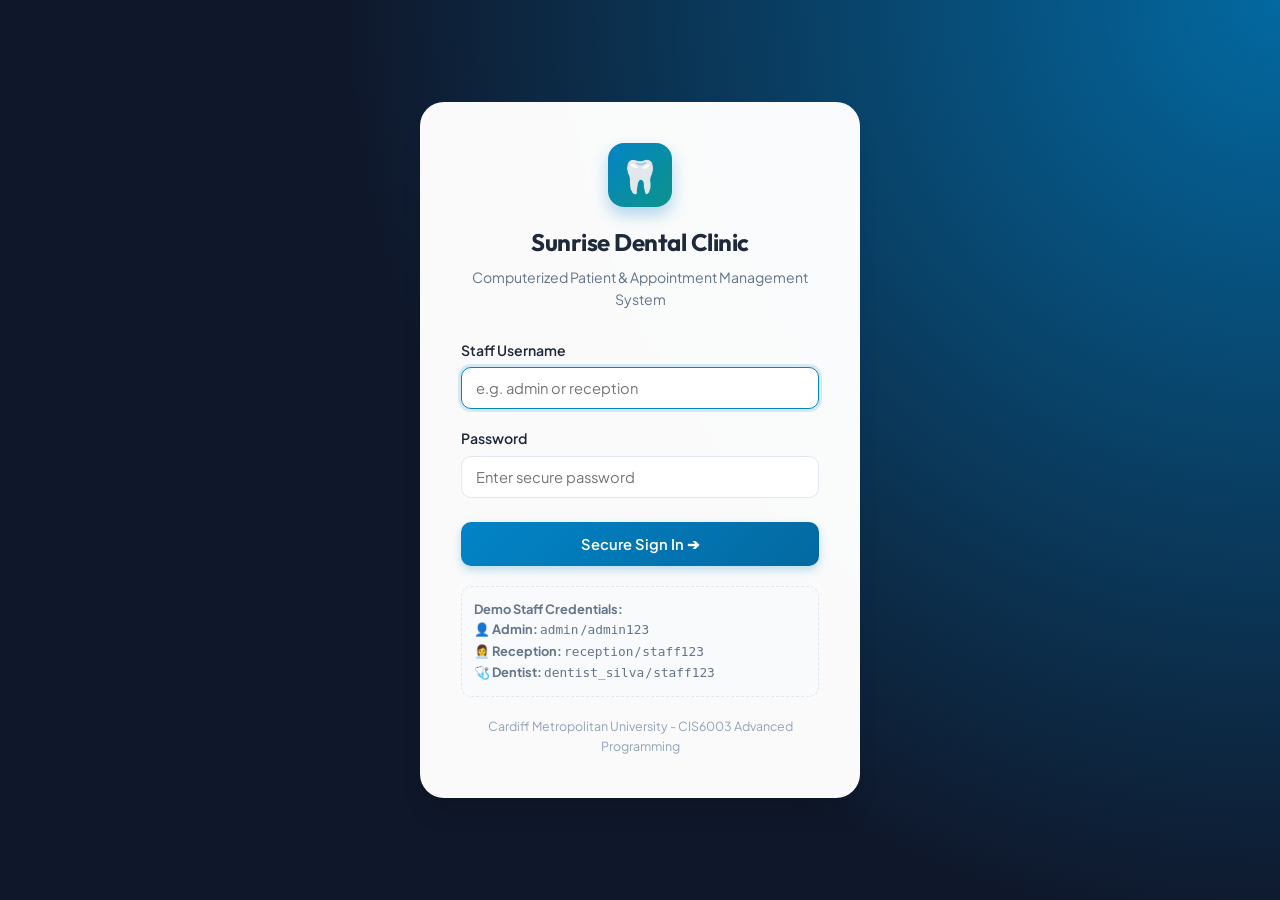
==== index.html @ 6bf493c6 "Add new pages, assets, reports, and update auth filter and web.xml" ====
<!DOCTYPE html>
<html lang="en">
<head>
    <meta charset="UTF-8">
    <meta name="viewport" content="width=device-width, initial-scale=1.0">
    <title>Sunrise Dental Clinic - Staff Login</title>
    <link rel="stylesheet" href="css/style.css">
</head>
<body class="login-body">

    <div class="login-card">
        <div class="login-header">
            <div class="login-logo">🦷</div>
            <h2>Sunrise Dental Clinic</h2>
            <p style="color: var(--text-muted); font-size: 0.88rem; margin-top: 4px;">Computerized Patient &amp; Appointment Management System</p>
        </div>

        <form id="loginForm" onsubmit="doLogin(event)">
            <div class="form-group" style="margin-bottom: 18px;">
                <label for="username">Staff Username</label>
                <input type="text" id="username" placeholder="e.g. admin or reception" required autofocus>
            </div>

            <div class="form-group" style="margin-bottom: 24px;">
                <label for="password">Password</label>
                <input type="password" id="password" placeholder="Enter secure password" required>
            </div>

            <button type="submit" id="btnLogin" class="btn btn-primary" style="width: 100%; padding: 13px;">
                Secure Sign In ➔
            </button>
        </form>

        <div class="quick-credentials">
            <p><strong>Demo Staff Credentials:</strong></p>
            <p>👤 <strong>Admin:</strong> <code>admin</code> / <code>admin123</code></p>
            <p>👩‍💼 <strong>Reception:</strong> <code>reception</code> / <code>staff123</code></p>
            <p>🩺 <strong>Dentist:</strong> <code>dentist_silva</code> / <code>staff123</code></p>
        </div>

        <div style="text-align: center; margin-top: 20px; font-size: 0.78rem; color: var(--text-light);">
            Cardiff Metropolitan University - CIS6003 Advanced Programming
        </div>
    </div>

    <script src="js/api.js"></script>
    <script>
        async function doLogin(e) {
            e.preventDefault();
            const btn = document.getElementById('btnLogin');
            const userVal = document.getElementById('username').value.trim();
            const passVal = document.getElementById('password').value.trim();

            btn.disabled = true;
            btn.textContent = 'Authenticating...';

            const res = await API.login(userVal, passVal);
            if (res.success) {
                sessionStorage.setItem('currentUser', JSON.stringify(res.data));
                showToast(`Welcome back, ${res.data.fullName}!`, 'success');
                setTimeout(() => {
                    window.location.href = 'dashboard.html';
                }, 800);
            } else {
                btn.disabled = false;
                btn.textContent = 'Secure Sign In ➔';
                showToast(res.error || 'Authentication failed. Please check credentials.', 'error');
            }
        }
    </script>
</body>
</html>
---- css/style.css ----
/* ==========================================================
   Sunrise Dental Clinic Management System - Modern UI Design System
   ========================================================== */

@import url('https://fonts.googleapis.com/css2?family=Plus+Jakarta+Sans:wght@300;400;500;600;700;800&family=Outfit:wght@400;500;600;700;800&display=swap');

:root {
    --primary: #0284c7;
    --primary-dark: #0369a1;
    --primary-light: #e0f2fe;
    --secondary: #0d9488;
    --secondary-dark: #0f766e;
    --accent: #6366f1;
    --success: #10b981;
    --warning: #f59e0b;
    --danger: #ef4444;
    --dark-bg: #0f172a;
    --sidebar-bg: #1e293b;
    --surface-bg: #f8fafc;
    --card-bg: #ffffff;
    --border-color: #e2e8f0;
    --text-main: #1e293b;
    --text-muted: #64748b;
    --text-light: #94a3b8;
    --font-heading: 'Outfit', -apple-system, BlinkMacSystemFont, sans-serif;
    --font-body: 'Plus Jakarta Sans', -apple-system, BlinkMacSystemFont, sans-serif;
    --shadow-sm: 0 1px 2px 0 rgba(0, 0, 0, 0.05);
    --shadow-md: 0 4px 6px -1px rgba(0, 0, 0, 0.1), 0 2px 4px -1px rgba(0, 0, 0, 0.06);
    --shadow-lg: 0 10px 15px -3px rgba(0, 0, 0, 0.1), 0 4px 6px -2px rgba(0, 0, 0, 0.05);
    --shadow-xl: 0 20px 25px -5px rgba(0, 0, 0, 0.1), 0 10px 10px -5px rgba(0, 0, 0, 0.04);
    --radius-sm: 6px;
    --radius-md: 10px;
    --radius-lg: 16px;
    --radius-xl: 24px;
    --transition: all 0.25s cubic-bezier(0.4, 0, 0.2, 1);
}

* {
    margin: 0;
    padding: 0;
    box-sizing: border-box;
}

body {
    font-family: var(--font-body);
    background-color: var(--surface-bg);
    color: var(--text-main);
    line-height: 1.6;
    -webkit-font-smoothing: antialiased;
    min-height: 100vh;
}

h1, h2, h3, h4, h5, h6 {
    font-family: var(--font-heading);
    color: var(--text-main);
    font-weight: 700;
    letter-spacing: -0.02em;
}

/* ==========================================================
   APP LAYOUT & SIDEBAR
   ========================================================== */
.app-container {
    display: flex;
    min-height: 100vh;
}

.sidebar {
    width: 280px;
    background: var(--sidebar-bg);
    color: #ffffff;
    display: flex;
    flex-direction: column;
    flex-shrink: 0;
    position: sticky;
    top: 0;
    height: 100vh;
    box-shadow: var(--shadow-lg);
    z-index: 100;
}

.sidebar-brand {
    padding: 28px 24px 20px 24px;
    display: flex;
    align-items: center;
    gap: 14px;
    border-bottom: 1px solid rgba(255, 255, 255, 0.1);
}

.brand-icon {
    width: 44px;
    height: 44px;
    background: linear-gradient(135deg, var(--primary), var(--secondary));
    border-radius: var(--radius-md);
    display: flex;
    align-items: center;
    justify-content: center;
    font-size: 22px;
    box-shadow: 0 4px 12px rgba(2, 132, 199, 0.4);
}

.brand-text h2 {
    color: #ffffff;
    font-size: 1.15rem;
    font-weight: 700;
    line-height: 1.2;
}

.brand-text span {
    font-size: 0.75rem;
    color: var(--text-light);
    text-transform: uppercase;
    letter-spacing: 0.08em;
}

.sidebar-menu {
    list-style: none;
    padding: 20px 14px;
    flex: 1;
    overflow-y: auto;
    display: flex;
    flex-direction: column;
    gap: 6px;
}

.menu-category {
    font-size: 0.7rem;
    text-transform: uppercase;
    letter-spacing: 0.1em;
    color: var(--text-light);
    padding: 12px 14px 4px 14px;
    font-weight: 700;
}

.sidebar-menu a {
    display: flex;
    align-items: center;
    gap: 14px;
    padding: 12px 16px;
    color: #cbd5e1;
    text-decoration: none;
    border-radius: var(--radius-md);
    font-weight: 500;
    font-size: 0.92rem;
    transition: var(--transition);
}

.sidebar-menu a:hover {
    background: rgba(255, 255, 255, 0.08);
    color: #ffffff;
    transform: translateX(4px);
}

.sidebar-menu a.active {
    background: linear-gradient(135deg, var(--primary), var(--primary-dark));
    color: #ffffff;
    font-weight: 600;
    box-shadow: 0 4px 12px rgba(2, 132, 199, 0.3);
}

.sidebar-menu a .menu-icon {
    font-size: 1.2rem;
    width: 24px;
    text-align: center;
}

.sidebar-footer {
    padding: 18px 20px;
    border-top: 1px solid rgba(255, 255, 255, 0.1);
    background: rgba(0, 0, 0, 0.15);
    display: flex;
    align-items: center;
    justify-content: space-between;
}

.user-profile {
    display: flex;
    align-items: center;
    gap: 12px;
}

.user-avatar {
    width: 38px;
    height: 38px;
    border-radius: 50%;
    background: linear-gradient(135deg, var(--secondary), #065f46);
    display: flex;
    align-items: center;
    justify-content: center;
    font-weight: 700;
    color: #fff;
    font-size: 0.9rem;
}

.user-details h4 {
    font-size: 0.85rem;
    color: #ffffff;
    font-weight: 600;
}

.user-details span {
    font-size: 0.75rem;
    color: var(--text-light);
}

.btn-logout {
    background: rgba(239, 68, 68, 0.15);
    color: #f87171;
    border: none;
    padding: 8px 12px;
    border-radius: var(--radius-sm);
    cursor: pointer;
    font-size: 0.82rem;
    font-weight: 600;
    transition: var(--transition);
}

.btn-logout:hover {
    background: var(--danger);
    color: #ffffff;
}

/* ==========================================================
   MAIN CONTENT AREA
   ========================================================== */
.main-content {
    flex: 1;
    display: flex;
    flex-direction: column;
    overflow-x: hidden;
}

.top-navbar {
    background: var(--card-bg);
    padding: 16px 32px;
    display: flex;
    align-items: center;
    justify-content: space-between;
    border-bottom: 1px solid var(--border-color);
    position: sticky;
    top: 0;
    z-index: 90;
}

.page-title h1 {
    font-size: 1.45rem;
    color: var(--text-main);
}

.page-title p {
    font-size: 0.85rem;
    color: var(--text-muted);
}

.top-actions {
    display: flex;
    align-items: center;
    gap: 14px;
}

.badge-clinic-status {
    background: #dcfce7;
    color: #15803d;
    padding: 6px 14px;
    border-radius: 9999px;
    font-size: 0.8rem;
    font-weight: 700;
    display: inline-flex;
    align-items: center;
    gap: 6px;
}

.badge-clinic-status::before {
    content: '';
    width: 8px;
    height: 8px;
    background: #22c55e;
    border-radius: 50%;
    animation: pulse 2s infinite;
}

@keyframes pulse {
    0% { transform: scale(0.95); box-shadow: 0 0 0 0 rgba(34, 197, 94, 0.7); }
    70% { transform: scale(1); box-shadow: 0 0 0 6px rgba(34, 197, 94, 0); }
    100% { transform: scale(0.95); box-shadow: 0 0 0 0 rgba(34, 197, 94, 0); }
}

.content-body {
    padding: 32px;
    flex: 1;
}

/* ==========================================================
   METRIC STAT CARDS
   ========================================================== */
.stats-grid {
    display: grid;
    grid-template-columns: repeat(auto-fit, minmax(240px, 1fr));
    gap: 20px;
    margin-bottom: 32px;
}

.stat-card {
    background: var(--card-bg);
    padding: 24px;
    border-radius: var(--radius-lg);
    border: 1px solid var(--border-color);
    box-shadow: var(--shadow-sm);
    display: flex;
    align-items: center;
    gap: 20px;
    transition: var(--transition);
}

.stat-card:hover {
    transform: translateY(-4px);
    box-shadow: var(--shadow-md);
    border-color: var(--primary-light);
}

.stat-icon {
    width: 56px;
    height: 56px;
    border-radius: var(--radius-md);
    display: flex;
    align-items: center;
    justify-content: center;
    font-size: 26px;
}

.stat-icon.blue { background: #e0f2fe; color: #0284c7; }
.stat-icon.green { background: #dcfce7; color: #16a34a; }
.stat-icon.amber { background: #fef3c7; color: #d97706; }
.stat-icon.purple { background: #ede9fe; color: #7c3aed; }

.stat-info h3 {
    font-size: 1.75rem;
    font-weight: 800;
    color: var(--text-main);
    line-height: 1.1;
}

.stat-info p {
    font-size: 0.85rem;
    color: var(--text-muted);
    font-weight: 500;
    margin-top: 4px;
}

/* ==========================================================
   CONTENT CARDS & FORMS
   ========================================================== */
.card {
    background: var(--card-bg);
    border-radius: var(--radius-lg);
    border: 1px solid var(--border-color);
    box-shadow: var(--shadow-sm);
    padding: 28px;
    margin-bottom: 28px;
}

.card-header {
    display: flex;
    align-items: center;
    justify-content: space-between;
    margin-bottom: 24px;
    padding-bottom: 16px;
    border-bottom: 1px solid var(--border-color);
}

.card-header h2 {
    font-size: 1.25rem;
}

.form-grid {
    display: grid;
    grid-template-columns: repeat(auto-fit, minmax(280px, 1fr));
    gap: 20px;
}

.form-group {
    display: flex;
    flex-direction: column;
    gap: 6px;
}

.form-group.full-width {
    grid-column: 1 / -1;
}

label {
    font-size: 0.88rem;
    font-weight: 600;
    color: var(--text-main);
}

label .required {
    color: var(--danger);
}

input[type="text"],
input[type="password"],
input[type="email"],
input[type="tel"],
input[type="date"],
input[type="time"],
input[type="number"],
select,
textarea {
    width: 100%;
    padding: 11px 14px;
    border: 1.5px solid var(--border-color);
    border-radius: var(--radius-md);
    font-family: var(--font-body);
    font-size: 0.92rem;
    color: var(--text-main);
    background: #ffffff;
    transition: var(--transition);
}

input:focus,
select:focus,
textarea:focus {
    outline: none;
    border-color: var(--primary);
    box-shadow: 0 0 0 3px rgba(2, 132, 199, 0.15);
}

textarea {
    min-height: 90px;
    resize: vertical;
}

/* ==========================================================
   BUTTONS & ACTIONS
   ========================================================== */
.btn {
    display: inline-flex;
    align-items: center;
    justify-content: center;
    gap: 8px;
    padding: 11px 22px;
    border-radius: var(--radius-md);
    font-family: var(--font-body);
    font-size: 0.92rem;
    font-weight: 600;
    cursor: pointer;
    border: none;
    text-decoration: none;
    transition: var(--transition);
}

.btn-primary {
    background: linear-gradient(135deg, var(--primary), var(--primary-dark));
    color: #ffffff;
    box-shadow: 0 4px 10px rgba(2, 132, 199, 0.25);
}

.btn-primary:hover {
    transform: translateY(-2px);
    box-shadow: 0 6px 14px rgba(2, 132, 199, 0.35);
}

.btn-secondary {
    background: #f1f5f9;
    color: var(--text-main);
    border: 1px solid var(--border-color);
}

.btn-secondary:hover {
    background: #e2e8f0;
}

.btn-success {
    background: linear-gradient(135deg, var(--secondary), var(--secondary-dark));
    color: #ffffff;
}

.btn-danger {
    background: #fef2f2;
    color: var(--danger);
    border: 1px solid #fecaca;
}

.btn-danger:hover {
    background: var(--danger);
    color: #ffffff;
}

.btn-sm {
    padding: 6px 12px;
    font-size: 0.8rem;
    border-radius: var(--radius-sm);
}

/* ==========================================================
   DATA TABLES
   ========================================================== */
.table-responsive {
    overflow-x: auto;
}

table.data-table {
    width: 100%;
    border-collapse: collapse;
    font-size: 0.9rem;
}

table.data-table th {
    background: #f8fafc;
    padding: 14px 16px;
    text-align: left;
    font-weight: 700;
    color: var(--text-muted);
    border-bottom: 2px solid var(--border-color);
    text-transform: uppercase;
    font-size: 0.75rem;
    letter-spacing: 0.05em;
}

table.data-table td {
    padding: 14px 16px;
    border-bottom: 1px solid var(--border-color);
    vertical-align: middle;
}

table.data-table tr:hover td {
    background-color: #f8fafc;
}

.status-chip {
    display: inline-block;
    padding: 4px 10px;
    border-radius: 9999px;
    font-size: 0.75rem;
    font-weight: 700;
    text-transform: uppercase;
}

.status-chip.scheduled { background: #e0f2fe; color: #0369a1; }
.status-chip.completed { background: #dcfce7; color: #15803d; }
.status-chip.cancelled { background: #fee2e2; color: #b91c1c; }
.status-chip.paid { background: #d1fae5; color: #065f46; }
.status-chip.pending { background: #fef3c7; color: #92400e; }

/* ==========================================================
   SEARCH BAR & FILTERS
   ========================================================== */
.search-box {
    display: flex;
    gap: 12px;
    margin-bottom: 24px;
}

.search-input-group {
    flex: 1;
    position: relative;
}

.search-input-group input {
    padding-left: 42px;
}

.search-icon {
    position: absolute;
    left: 14px;
    top: 50%;
    transform: translateY(-50%);
    color: var(--text-light);
    font-size: 1.1rem;
}

/* ==========================================================
   LOGIN PAGE STYLING
   ========================================================== */
.login-body {
    background: radial-gradient(circle at top right, #0369a1, #0f172a 60%);
    min-height: 100vh;
    display: flex;
    align-items: center;
    justify-content: center;
    padding: 24px;
}

.login-card {
    background: rgba(255, 255, 255, 0.98);
    backdrop-filter: blur(12px);
    width: 100%;
    max-width: 440px;
    border-radius: var(--radius-xl);
    padding: 40px;
    box-shadow: var(--shadow-xl);
    border: 1px solid rgba(255, 255, 255, 0.3);
}

.login-header {
    text-align: center;
    margin-bottom: 28px;
}

.login-logo {
    width: 64px;
    height: 64px;
    background: linear-gradient(135deg, var(--primary), var(--secondary));
    border-radius: var(--radius-lg);
    display: flex;
    align-items: center;
    justify-content: center;
    font-size: 32px;
    margin: 0 auto 16px auto;
    box-shadow: 0 8px 16px rgba(2, 132, 199, 0.3);
}

.quick-credentials {
    background: #f8fafc;
    border: 1px dashed var(--border-color);
    border-radius: var(--radius-md);
    padding: 12px;
    margin-top: 20px;
    font-size: 0.8rem;
    color: var(--text-muted);
}

/* ==========================================================
   PRINTABLE RECEIPT STYLES
   ========================================================== */
.receipt-container {
    background: #ffffff;
    padding: 32px;
    border: 1px solid var(--border-color);
    border-radius: var(--radius-lg);
    max-width: 650px;
    margin: 0 auto;
    box-shadow: var(--shadow-md);
}

.receipt-header {
    text-align: center;
    border-bottom: 2px dashed var(--border-color);
    padding-bottom: 20px;
    margin-bottom: 20px;
}

.receipt-header h2 {
    font-size: 1.5rem;
    color: var(--primary-dark);
}

.receipt-row {
    display: flex;
    justify-content: space-between;
    padding: 8px 0;
    font-size: 0.92rem;
}

.receipt-row.total {
    border-top: 2px solid var(--text-main);
    border-bottom: 2px solid var(--text-main);
    font-weight: 800;
    font-size: 1.15rem;
    padding: 12px 0;
    margin: 12px 0;
}

@media print {
    body * {
        visibility: hidden;
    }
    .receipt-container, .receipt-container * {
        visibility: visible;
    }
    .receipt-container {
        position: absolute;
        left: 0;
        top: 0;
        width: 100%;
        box-shadow: none;
        border: none;
    }
    .no-print {
        display: none !important;
    }
}

/* ==========================================================
   TOAST NOTIFICATIONS & MODALS
   ========================================================== */
#toast-container {
    position: fixed;
    bottom: 24px;
    right: 24px;
    z-index: 9999;
    display: flex;
    flex-direction: column;
    gap: 10px;
}

.toast {
    background: #1e293b;
    color: #ffffff;
    padding: 14px 20px;
    border-radius: var(--radius-md);
    box-shadow: var(--shadow-lg);
    font-size: 0.9rem;
    display: flex;
    align-items: center;
    gap: 10px;
    animation: slideIn 0.3s ease forwards;
}

.toast.success { border-left: 4px solid var(--success); }
.toast.error { border-left: 4px solid var(--danger); }
.toast.info { border-left: 4px solid var(--primary); }

@keyframes slideIn {
    from { transform: translateX(100%); opacity: 0; }
    to { transform: translateX(0); opacity: 1; }
}

.modal-backdrop {
    position: fixed;
    top: 0;
    left: 0;
    width: 100%;
    height: 100%;
    background: rgba(15, 23, 42, 0.6);
    backdrop-filter: blur(4px);
    display: flex;
    align-items: center;
    justify-content: center;
    z-index: 1000;
    opacity: 0;
    pointer-events: none;
    transition: var(--transition);
}

.modal-backdrop.show {
    opacity: 1;
    pointer-events: auto;
}

.modal-card {
    background: #ffffff;
    width: 90%;
    max-width: 600px;
    max-height: 90vh;
    overflow-y: auto;
    border-radius: var(--radius-lg);
    padding: 28px;
    box-shadow: var(--shadow-xl);
}
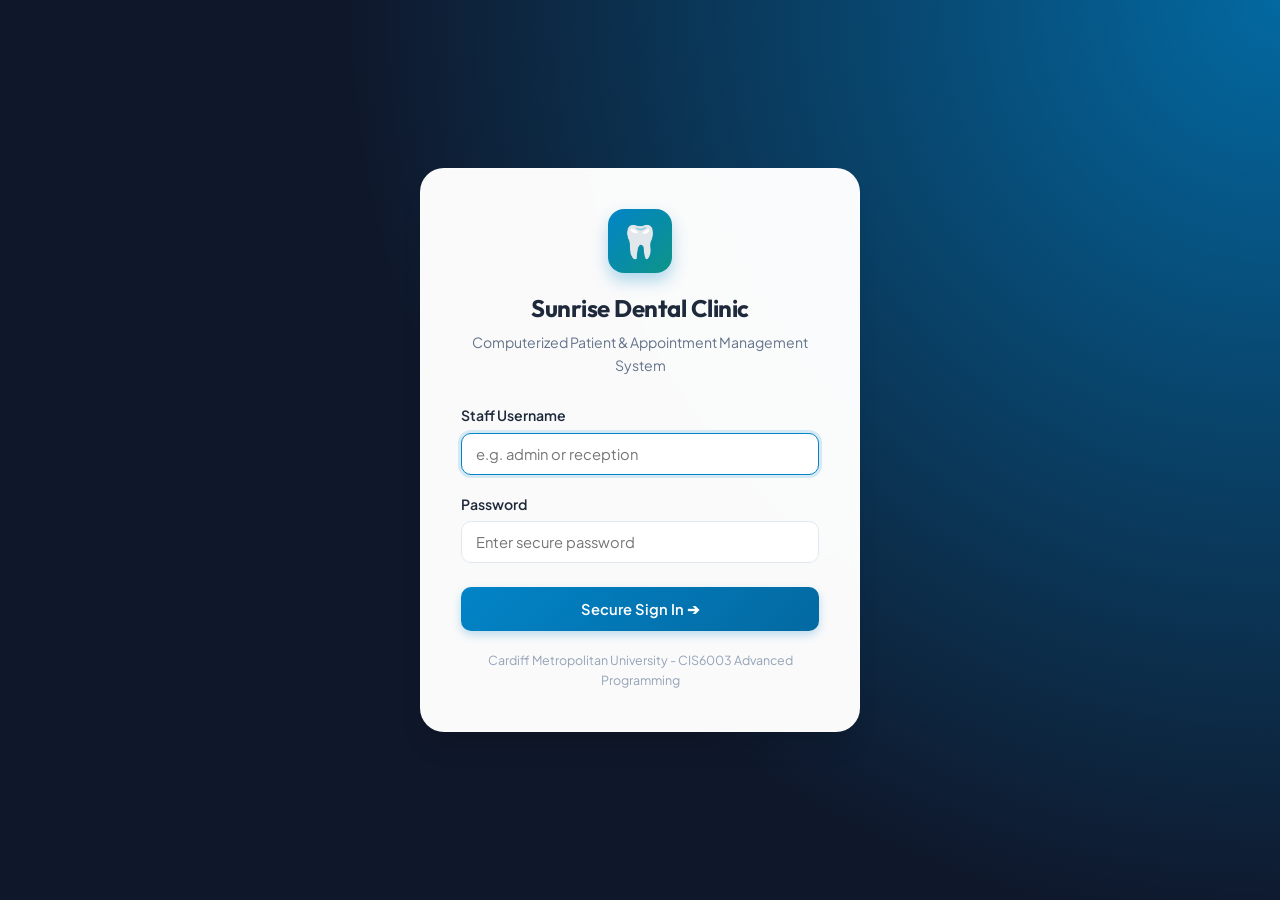
==== commit fa3db9f8: "Implement staff login page and move login logic to webapp directory" ====
--- a/index.html
+++ b/index.html
@@ -1,18 +1,21 @@
 <!DOCTYPE html>
 <html lang="en">
+
 <head>
     <meta charset="UTF-8">
     <meta name="viewport" content="width=device-width, initial-scale=1.0">
     <title>Sunrise Dental Clinic - Staff Login</title>
     <link rel="stylesheet" href="css/style.css">
 </head>
+
 <body class="login-body">
 
     <div class="login-card">
         <div class="login-header">
             <div class="login-logo">🦷</div>
             <h2>Sunrise Dental Clinic</h2>
-            <p style="color: var(--text-muted); font-size: 0.88rem; margin-top: 4px;">Computerized Patient &amp; Appointment Management System</p>
+            <p style="color: var(--text-muted); font-size: 0.88rem; margin-top: 4px;">Computerized Patient &amp;
+                Appointment Management System</p>
         </div>
 
         <form id="loginForm" onsubmit="doLogin(event)">
@@ -30,13 +33,6 @@
                 Secure Sign In ➔
             </button>
         </form>
-
-        <div class="quick-credentials">
-            <p><strong>Demo Staff Credentials:</strong></p>
-            <p>👤 <strong>Admin:</strong> <code>admin</code> / <code>admin123</code></p>
-            <p>👩‍💼 <strong>Reception:</strong> <code>reception</code> / <code>staff123</code></p>
-            <p>🩺 <strong>Dentist:</strong> <code>dentist_silva</code> / <code>staff123</code></p>
-        </div>
 
         <div style="text-align: center; margin-top: 20px; font-size: 0.78rem; color: var(--text-light);">
             Cardiff Metropolitan University - CIS6003 Advanced Programming
@@ -69,4 +65,5 @@
         }
     </script>
 </body>
-</html>
+
+</html>
